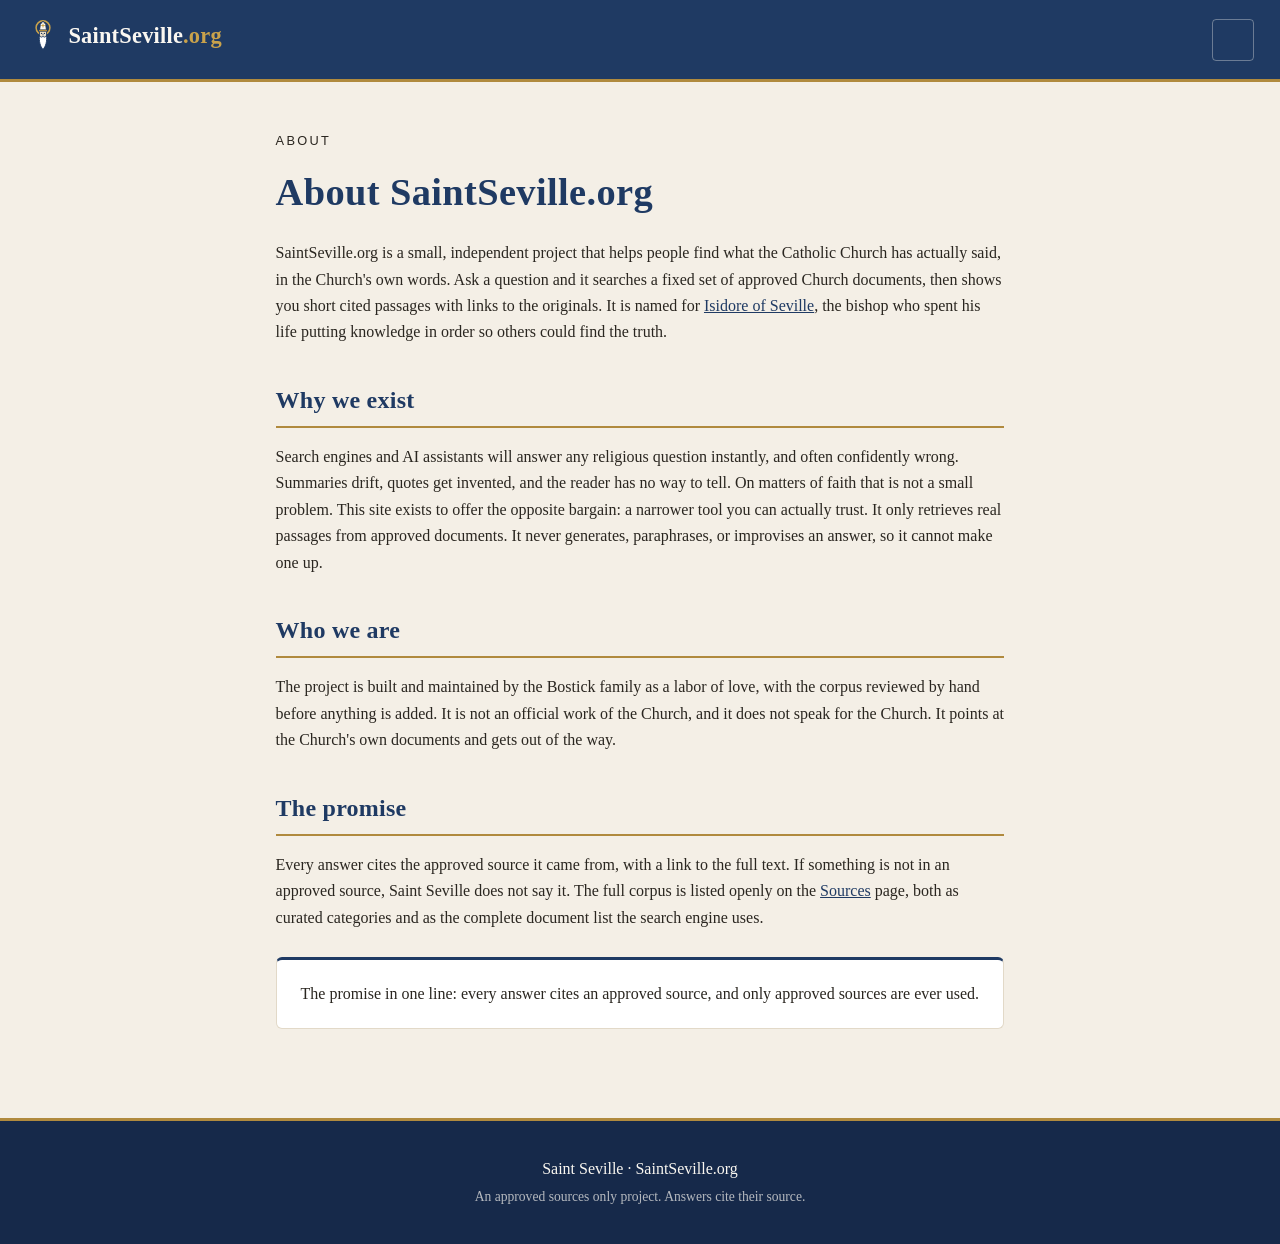
==== about/index.html @ e37e8e83 "Revise About page title and content Updated the title and description meta tags for better clarity. " ====
<!DOCTYPE html>
<html lang="en">
<head>
<!-- Google tag (gtag.js) -->
<script async src="https://www.googletagmanager.com/gtag/js?id=G-D8TJCZJEBD"></script>
<script>
  window.dataLayer = window.dataLayer || [];
  function gtag(){dataLayer.push(arguments);}
  gtag('js', new Date());
  gtag('config', 'G-D8TJCZJEBD');
</script>
<meta charset="UTF-8">
<meta name="viewport" content="width=device-width, initial-scale=1.0">
<title>About SaintSeville.org</title>
<meta name="description" content="Who is behind SaintSeville.org, why it exists, and the citation-first, approved-sources-only promise it keeps.">
<link rel="stylesheet" href="../style.css">
<link rel="icon" type="image/svg+xml" href="../favicon.svg">
</head>
<body>
<header class="site-header">
  <div class="brand">
    <a href="../index.html" class="brand-link"><svg class="brand-mark" viewBox="0 0 64 64" fill="none" aria-hidden="true"> <circle cx="32" cy="16.5" r="13" stroke="#c9a24b" stroke-width="2.8"/> <path d="M25.4 23 h13.2 v9 a6.6 6.6 0 0 1 -13.2 0 Z" fill="#f0e2c8" stroke="#1f3a63" stroke-width="1.6" stroke-linejoin="round"/> <circle cx="29.1" cy="27.2" r="1.15" fill="#1f3a63"/> <circle cx="34.9" cy="27.2" r="1.15" fill="#1f3a63"/> <path d="M32 27.8 v2.2" stroke="#1f3a63" stroke-width="1.3" stroke-linecap="round"/> <path d="M25.4 30.5 C26.8 34.6 30.6 35.2 32 31.9 C33.4 35.2 37.2 34.6 38.6 30.5 C40 41.5 37.3 52 32 57 C26.7 52 24 41.5 25.4 30.5 Z" fill="#ffffff" stroke="#1f3a63" stroke-width="1.8" stroke-linejoin="round"/> <path d="M25.5 20.5 L27 10 L32 4 L37 10 L38.5 20.5 Z" fill="#faf7f1" stroke="#16294a" stroke-width="1.6" stroke-linejoin="round"/> <path d="M24.5 20.5 h15 v2.5 h-15 Z" fill="#b08a3e"/> <g stroke="#c9a24b" stroke-width="1.9" stroke-linecap="round"> <path d="M32 9.5v5.6M29.5 12.3h5"/> </g> </svg><span>SaintSeville<span class="brand-org">.org</span></span></a>
  </div>
  <button class="menu-toggle" aria-label="Open menu" aria-expanded="false" aria-controls="site-nav">
    <span></span><span></span><span></span>
  </button>
  <nav id="site-nav" class="site-nav" aria-label="Main">
    <a href="../index.html">Home</a>
    <a href="../saint/index.html">The Saint</a>
    <a href="../about/index.html">About</a>
    <a href="../sources/index.html">Sources</a>
  </nav>
</header>

<main class="page">
  <p class="eyebrow">About</p>
  <h1>About SaintSeville.org</h1>

  <p>SaintSeville.org is a small, independent project that helps people find what the Catholic Church has actually said, in the Church's own words. Ask a question and it searches a fixed set of approved Church documents, then shows you short cited passages with links to the originals. It is named for <a href="../saint/index.html">Isidore of Seville</a>, the bishop who spent his life putting knowledge in order so others could find the truth.</p>

  <h2>Why we exist</h2>
  <p>Search engines and AI assistants will answer any religious question instantly, and often confidently wrong. Summaries drift, quotes get invented, and the reader has no way to tell. On matters of faith that is not a small problem. This site exists to offer the opposite bargain: a narrower tool you can actually trust. It only retrieves real passages from approved documents. It never generates, paraphrases, or improvises an answer, so it cannot make one up.</p>

  <h2>Who we are</h2>
  <p>The project is built and maintained by the Bostick family as a labor of love, with the corpus reviewed by hand before anything is added. It is not an official work of the Church, and it does not speak for the Church. It points at the Church's own documents and gets out of the way.</p>

  <h2>The promise</h2>
  <p>Every answer cites the approved source it came from, with a link to the full text. If something is not in an approved source, Saint Seville does not say it. The full corpus is listed openly on the <a href="../sources/index.html">Sources</a> page, both as curated categories and as the complete document list the search engine uses.</p>

  <div class="callout">
    <p>The promise in one line: every answer cites an approved source, and only approved sources are ever used.</p>
  </div>
</main>

<footer class="site-footer">
  <p>Saint Seville &middot; SaintSeville.org</p>
  <p class="footer-note">An approved sources only project. Answers cite their source.</p>
</footer>

<script src="../menu.js"></script>
</body>
</html>
---- style.css ----
:root {
  --stone: #f4efe6;
  --ivory: #faf7f1;
  --stone-line: #e2d9c8;
  --deep-blue: #1f3a63;
  --deep-blue-dark: #16294a;
  --gold: #b08a3e;
  --gold-soft: #c9a24b;
  --ink: #2a2620;
  --ink-soft: #55503f;
}

* { box-sizing: border-box; }

html { scroll-behavior: smooth; }

body {
  margin: 0;
  font-family: Georgia, "Times New Roman", serif;
  color: var(--ink);
  background: var(--stone);
  line-height: 1.65;
}

h1, h2, h3, .brand-link {
  font-family: Georgia, "Times New Roman", serif;
  letter-spacing: 0.01em;
}

a { color: var(--deep-blue); }

/* Header */
.site-header {
  display: flex;
  align-items: center;
  justify-content: space-between;
  padding: 1.1rem 1.6rem;
  background: var(--deep-blue);
  color: var(--ivory);
  position: relative;
  border-bottom: 3px solid var(--gold);
}

.brand-link {
  color: var(--ivory);
  text-decoration: none;
  font-size: 1.4rem;
  font-weight: 700;
}

.menu-toggle {
  display: inline-flex;
  flex-direction: column;
  justify-content: center;
  gap: 5px;
  width: 42px;
  height: 42px;
  padding: 8px;
  background: transparent;
  border: 1px solid rgba(250, 247, 241, 0.35);
  border-radius: 4px;
  cursor: pointer;
}

.menu-toggle span {
  display: block;
  height: 2px;
  background: var(--ivory);
  border-radius: 2px;
}

.site-nav {
  display: none;
  position: absolute;
  top: 100%;
  right: 1.6rem;
  min-width: 220px;
  background: var(--deep-blue-dark);
  border: 1px solid var(--gold);
  border-radius: 6px;
  overflow: hidden;
  z-index: 20;
  box-shadow: 0 12px 30px rgba(22, 41, 74, 0.35);
}

.site-nav.open { display: block; }

.site-nav a {
  display: block;
  padding: 0.85rem 1.2rem;
  color: var(--ivory);
  text-decoration: none;
  border-bottom: 1px solid rgba(176, 138, 62, 0.25);
}

.site-nav a:last-child { border-bottom: none; }

.site-nav a:hover { background: var(--deep-blue); color: #fff; }

/* Hero */
.hero {
  background: linear-gradient(180deg, var(--ivory), var(--stone));
  border-bottom: 1px solid var(--stone-line);
  padding: 4.5rem 1.6rem 3.5rem;
}

.hero-inner {
  max-width: 760px;
  margin: 0 auto;
  text-align: center;
}

.eyebrow {
  text-transform: uppercase;
  letter-spacing: 0.18em;
  font-size: 0.8rem;
  color: var(--gold);
  margin: 0 0 0.6rem;
  font-family: Arial, Helvetica, sans-serif;
}

.hero h1 {
  font-size: 3.2rem;
  margin: 0 0 1rem;
  color: var(--deep-blue);
}

.mission {
  font-size: 1.3rem;
  color: var(--ink);
  margin: 0 0 1rem;
}

.promise {
  font-size: 1.02rem;
  color: var(--ink-soft);
  margin: 0 auto;
  max-width: 560px;
}

/* Search */
.search-section {
  padding: 2.5rem 1.6rem;
}

.search-card {
  max-width: 680px;
  margin: 0 auto;
  background: var(--ivory);
  border: 1px solid var(--stone-line);
  border-top: 3px solid var(--gold);
  border-radius: 8px;
  padding: 2rem;
  box-shadow: 0 6px 18px rgba(31, 58, 99, 0.06);
}

.search-label {
  display: block;
  font-size: 0.85rem;
  text-transform: uppercase;
  letter-spacing: 0.12em;
  color: var(--deep-blue);
  margin-bottom: 0.75rem;
  font-family: Arial, Helvetica, sans-serif;
}

.search-row {
  display: flex;
  gap: 0.6rem;
  flex-wrap: wrap;
}

#seville-search {
  flex: 1 1 240px;
  padding: 0.85rem 1rem;
  border: 1px solid var(--stone-line);
  border-radius: 5px;
  font-size: 1rem;
  font-family: inherit;
  background: #fff;
  color: var(--ink-soft);
}

.search-button {
  padding: 0.85rem 1.4rem;
  background: var(--deep-blue);
  color: var(--ivory);
  border: none;
  border-radius: 5px;
  font-size: 0.95rem;
  font-family: Arial, Helvetica, sans-serif;
  cursor: pointer;
}

.search-button:hover { background: var(--deep-blue-dark); }
.search-button:disabled { cursor: wait; opacity: 0.75; }

.search-note {
  margin: 1rem 0 0;
  font-size: 0.9rem;
  color: var(--ink-soft);
}

/* Ask results */
.ask-results {
  margin-top: 1.5rem;
  border-top: 1px solid var(--stone-line);
  padding-top: 1.25rem;
}

.ask-answer p { margin: 0 0 0.9rem; }

.ask-note {
  font-size: 0.9rem;
  color: var(--ink-soft);
  font-style: italic;
}

.ask-cites-heading {
  font-size: 0.85rem;
  text-transform: uppercase;
  letter-spacing: 0.12em;
  color: var(--deep-blue);
  font-family: Arial, Helvetica, sans-serif;
  margin: 1.25rem 0 0.5rem;
}

.ask-passage {
  margin: 0 0 1rem;
  padding: 0.9rem 1.1rem;
  background: var(--stone);
  border-left: 3px solid var(--gold);
  border-radius: 0 5px 5px 0;
}

.ask-passage p { margin: 0 0 0.5rem; font-size: 0.95rem; }

.ask-passage footer a {
  font-family: Arial, Helvetica, sans-serif;
  font-size: 0.85rem;
  color: var(--deep-blue);
}

.ask-suggestions { padding-left: 1.2rem; }
.ask-suggestions li { margin-bottom: 0.4rem; }

/* Pillars */
.pillars {
  max-width: 960px;
  margin: 0 auto;
  padding: 1rem 1.6rem 4rem;
  display: grid;
  grid-template-columns: repeat(auto-fit, minmax(240px, 1fr));
  gap: 1.6rem;
}

.pillar {
  background: var(--ivory);
  border: 1px solid var(--stone-line);
  border-radius: 8px;
  padding: 1.6rem;
}

.pillar h2 {
  font-size: 1.25rem;
  color: var(--deep-blue);
  margin: 0 0 0.6rem;
}

.pillar p { margin: 0; color: var(--ink-soft); }

/* Content pages */
.page {
  max-width: 780px;
  margin: 0 auto;
  padding: 3rem 1.6rem 4rem;
}

.page h1 {
  color: var(--deep-blue);
  font-size: 2.4rem;
  margin: 0 0 0.4rem;
}

.page .eyebrow { text-align: left; }

.page h2 {
  color: var(--deep-blue);
  font-size: 1.5rem;
  margin: 2.2rem 0 0.7rem;
  padding-bottom: 0.35rem;
  border-bottom: 2px solid var(--gold);
}

.page p { color: var(--ink); }

.source-group {
  background: var(--ivory);
  border: 1px solid var(--stone-line);
  border-left: 4px solid var(--gold);
  border-radius: 6px;
  padding: 1.3rem 1.5rem;
  margin: 1.2rem 0;
}

.source-group h3 {
  margin: 0 0 0.5rem;
  color: var(--deep-blue-dark);
  font-size: 1.15rem;
}

.source-group p { margin: 0 0 0.8rem; color: var(--ink-soft); }

.source-group ul {
  margin: 0;
  padding-left: 1.2rem;
}

.source-group li { margin-bottom: 0.45rem; }

.callout {
  background: #fff;
  border: 1px solid var(--stone-line);
  border-top: 3px solid var(--deep-blue);
  border-radius: 6px;
  padding: 1.3rem 1.5rem;
  margin: 1.6rem 0;
}

.callout p { margin: 0; }

/* Footer */
.site-footer {
  background: var(--deep-blue-dark);
  color: var(--ivory);
  text-align: center;
  padding: 2rem 1.6rem;
  border-top: 3px solid var(--gold);
}

.site-footer p { margin: 0.2rem 0; }

.footer-note {
  font-size: 0.85rem;
  color: rgba(250, 247, 241, 0.7);
}

@media (max-width: 560px) {
  .hero h1 { font-size: 2.4rem; }
  .hero { padding: 3rem 1.2rem 2.5rem; }
}

/* Search-term highlighting in retrieved passages */
.ask-passage mark {
  background: rgba(176, 138, 62, 0.22);
  color: inherit;
  border-radius: 2px;
  padding: 0 1px;
}

/* Footer links: readable gold on the deep blue footer */
.site-footer a {
  color: var(--gold-soft);
  text-decoration: underline;
  text-underline-offset: 2px;
}
.site-footer a:hover { color: var(--ivory); }

/* Brand mark in the header */
.brand-link {
  display: inline-flex;
  align-items: center;
  gap: 0.55rem;
}
.brand-mark { height: 34px; width: 34px; display: block; }
.brand-org { color: var(--gold-soft); }
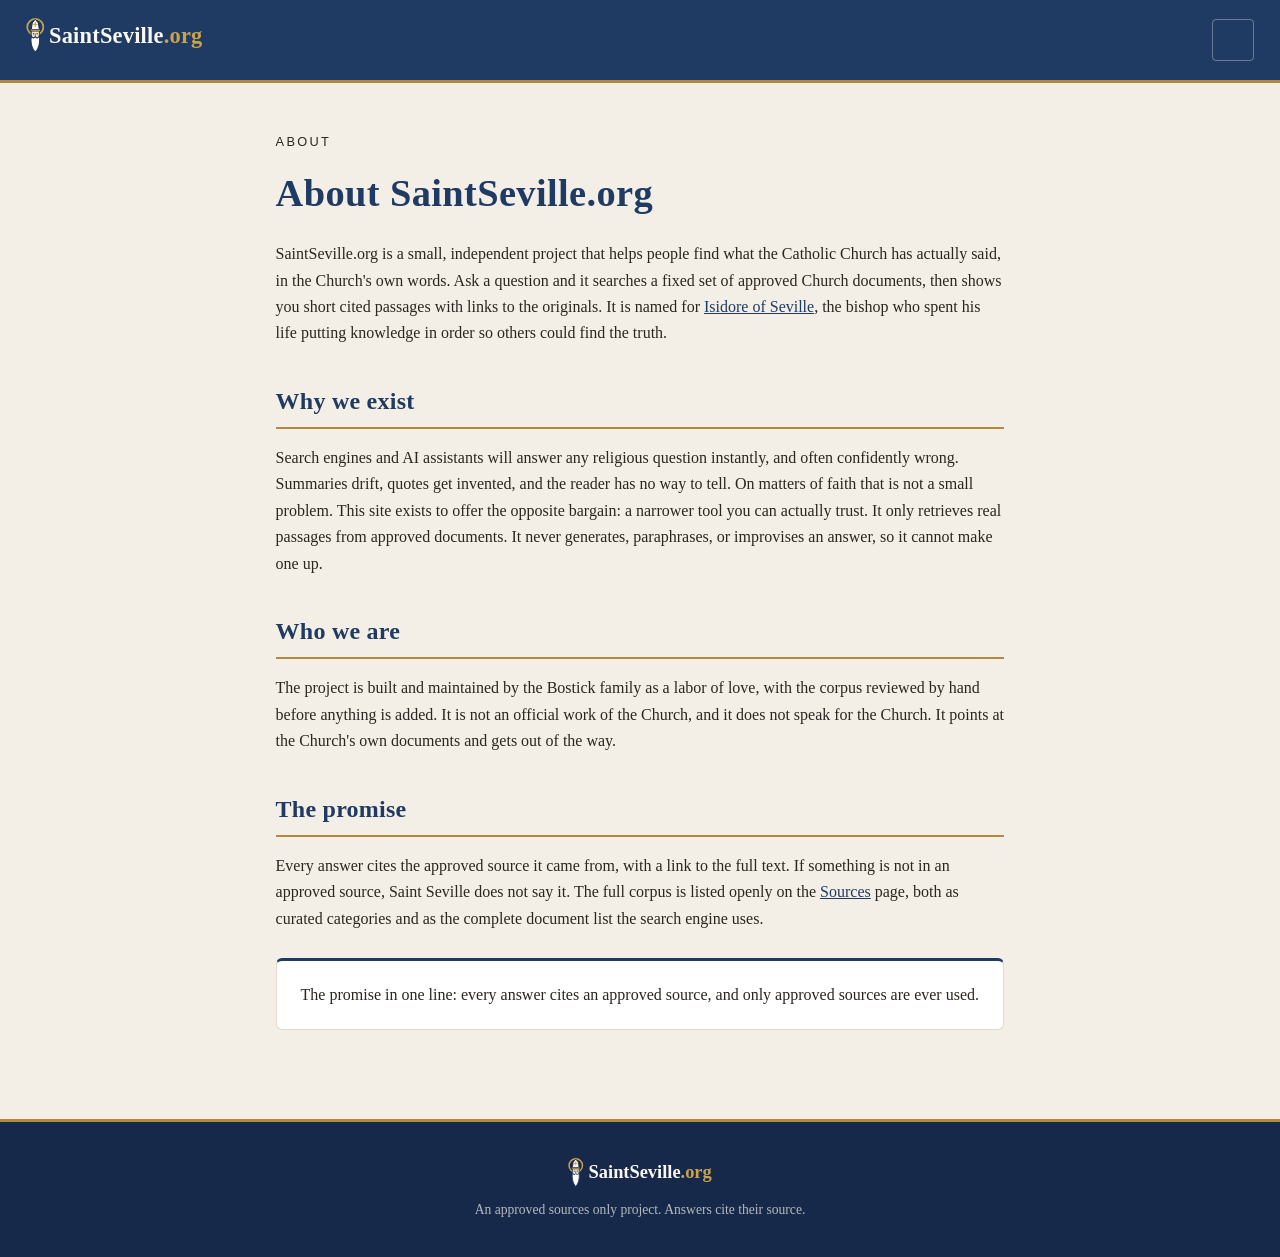
==== commit 05d4a9ab: "Update brand link and footer structure" ====
--- a/about/index.html
+++ b/about/index.html
@@ -19,7 +19,7 @@
 <body>
 <header class="site-header">
   <div class="brand">
-    <a href="../index.html" class="brand-link"><svg class="brand-mark" viewBox="0 0 64 64" fill="none" aria-hidden="true"> <circle cx="32" cy="16.5" r="13" stroke="#c9a24b" stroke-width="2.8"/> <path d="M25.4 23 h13.2 v9 a6.6 6.6 0 0 1 -13.2 0 Z" fill="#f0e2c8" stroke="#1f3a63" stroke-width="1.6" stroke-linejoin="round"/> <circle cx="29.1" cy="27.2" r="1.15" fill="#1f3a63"/> <circle cx="34.9" cy="27.2" r="1.15" fill="#1f3a63"/> <path d="M32 27.8 v2.2" stroke="#1f3a63" stroke-width="1.3" stroke-linecap="round"/> <path d="M25.4 30.5 C26.8 34.6 30.6 35.2 32 31.9 C33.4 35.2 37.2 34.6 38.6 30.5 C40 41.5 37.3 52 32 57 C26.7 52 24 41.5 25.4 30.5 Z" fill="#ffffff" stroke="#1f3a63" stroke-width="1.8" stroke-linejoin="round"/> <path d="M25.5 20.5 L27 10 L32 4 L37 10 L38.5 20.5 Z" fill="#faf7f1" stroke="#16294a" stroke-width="1.6" stroke-linejoin="round"/> <path d="M24.5 20.5 h15 v2.5 h-15 Z" fill="#b08a3e"/> <g stroke="#c9a24b" stroke-width="1.9" stroke-linecap="round"> <path d="M32 9.5v5.6M29.5 12.3h5"/> </g> </svg><span>SaintSeville<span class="brand-org">.org</span></span></a>
+    <a href="../index.html" class="brand-link"><svg class="brand-mark" viewBox="17 2 30 58" fill="none" aria-hidden="true"> <circle cx="32" cy="16.5" r="13" stroke="#c9a24b" stroke-width="2.8"/> <path d="M25.4 23 h13.2 v9 a6.6 6.6 0 0 1 -13.2 0 Z" fill="#f0e2c8" stroke="#1f3a63" stroke-width="1.6" stroke-linejoin="round"/> <circle cx="29.1" cy="27.2" r="1.15" fill="#1f3a63"/> <circle cx="34.9" cy="27.2" r="1.15" fill="#1f3a63"/> <path d="M32 27.8 v2.2" stroke="#1f3a63" stroke-width="1.3" stroke-linecap="round"/> <path d="M25.4 30.5 C26.8 34.6 30.6 35.2 32 31.9 C33.4 35.2 37.2 34.6 38.6 30.5 C40 41.5 37.3 52 32 57 C26.7 52 24 41.5 25.4 30.5 Z" fill="#ffffff" stroke="#1f3a63" stroke-width="1.8" stroke-linejoin="round"/> <path d="M25.5 20.5 L27 10 L32 4 L37 10 L38.5 20.5 Z" fill="#faf7f1" stroke="#16294a" stroke-width="1.6" stroke-linejoin="round"/> <path d="M24.5 20.5 h15 v2.5 h-15 Z" fill="#b08a3e"/> <g stroke="#c9a24b" stroke-width="1.9" stroke-linecap="round"> <path d="M32 9.5v5.6M29.5 12.3h5"/> </g> </svg><span>SaintSeville<span class="brand-org">.org</span></span></a>
   </div>
   <button class="menu-toggle" aria-label="Open menu" aria-expanded="false" aria-controls="site-nav">
     <span></span><span></span><span></span>
@@ -53,7 +53,7 @@
 </main>
 
 <footer class="site-footer">
-  <p>Saint Seville &middot; SaintSeville.org</p>
+  <p class="footer-brand-row"><span class="footer-brand"><svg class="brand-mark" viewBox="17 2 30 58" fill="none" aria-hidden="true"> <circle cx="32" cy="16.5" r="13" stroke="#c9a24b" stroke-width="2.8"/> <path d="M25.4 23 h13.2 v9 a6.6 6.6 0 0 1 -13.2 0 Z" fill="#f0e2c8" stroke="#1f3a63" stroke-width="1.6" stroke-linejoin="round"/> <circle cx="29.1" cy="27.2" r="1.15" fill="#1f3a63"/> <circle cx="34.9" cy="27.2" r="1.15" fill="#1f3a63"/> <path d="M32 27.8 v2.2" stroke="#1f3a63" stroke-width="1.3" stroke-linecap="round"/> <path d="M25.4 30.5 C26.8 34.6 30.6 35.2 32 31.9 C33.4 35.2 37.2 34.6 38.6 30.5 C40 41.5 37.3 52 32 57 C26.7 52 24 41.5 25.4 30.5 Z" fill="#ffffff" stroke="#1f3a63" stroke-width="1.8" stroke-linejoin="round"/> <path d="M25.5 20.5 L27 10 L32 4 L37 10 L38.5 20.5 Z" fill="#faf7f1" stroke="#16294a" stroke-width="1.6" stroke-linejoin="round"/> <path d="M24.5 20.5 h15 v2.5 h-15 Z" fill="#b08a3e"/> <g stroke="#c9a24b" stroke-width="1.9" stroke-linecap="round"> <path d="M32 9.5v5.6M29.5 12.3h5"/> </g> </svg><span>SaintSeville<span class="brand-org">.org</span></span></span></p>
   <p class="footer-note">An approved sources only project. Answers cite their source.</p>
 </footer>
 
--- a/style.css
+++ b/style.css
@@ -370,7 +370,19 @@
 .brand-link {
   display: inline-flex;
   align-items: center;
-  gap: 0.55rem;
-}
-.brand-mark { height: 34px; width: 34px; display: block; }
+  gap: 0.3rem;
+}
+.brand-mark { height: 36px; width: auto; display: block; }
 .brand-org { color: var(--gold-soft); }
+
+/* Footer brand lockup */
+.footer-brand {
+  display: inline-flex;
+  align-items: center;
+  gap: 0.3rem;
+  color: var(--ivory);
+  font-weight: 700;
+  font-size: 1.15rem;
+  font-family: Georgia, "Times New Roman", serif;
+}
+.footer-brand .brand-mark { height: 30px; }
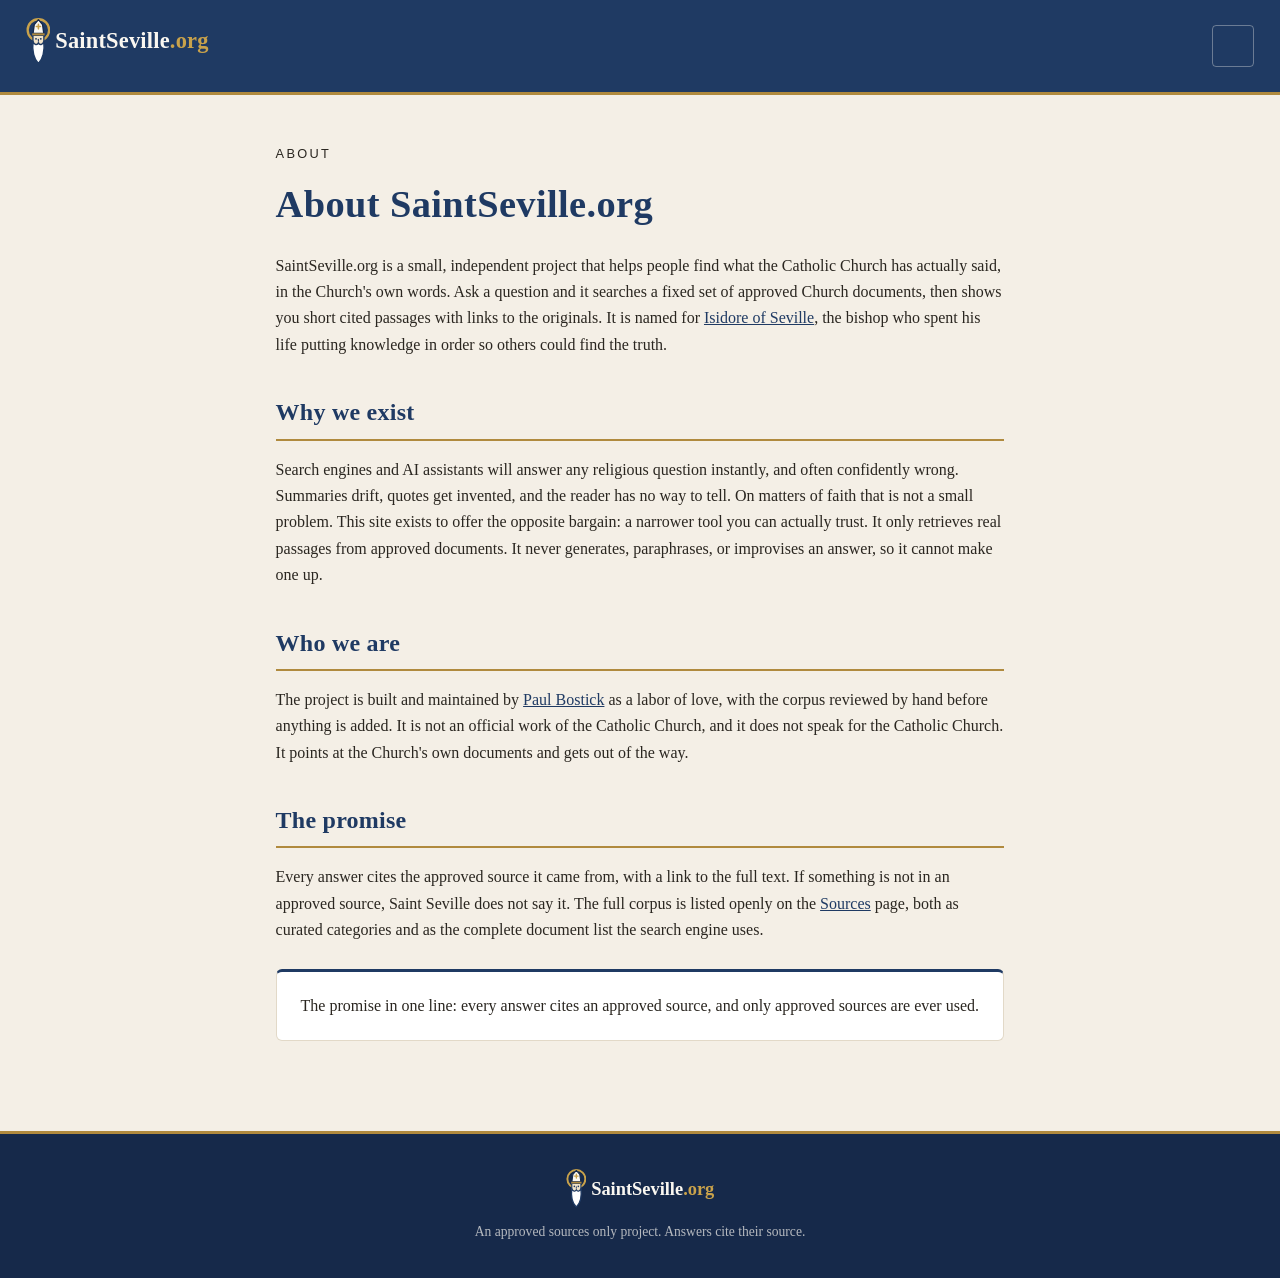
==== commit 12303d93: "Update project description and author details" ====
--- a/about/index.html
+++ b/about/index.html
@@ -42,7 +42,7 @@
   <p>Search engines and AI assistants will answer any religious question instantly, and often confidently wrong. Summaries drift, quotes get invented, and the reader has no way to tell. On matters of faith that is not a small problem. This site exists to offer the opposite bargain: a narrower tool you can actually trust. It only retrieves real passages from approved documents. It never generates, paraphrases, or improvises an answer, so it cannot make one up.</p>
 
   <h2>Who we are</h2>
-  <p>The project is built and maintained by the Bostick family as a labor of love, with the corpus reviewed by hand before anything is added. It is not an official work of the Church, and it does not speak for the Church. It points at the Church's own documents and gets out of the way.</p>
+  <p>The project is built and maintained by <a href="https://www.linkedin.com/in/paulbostick/" target="_blank" rel="noopener">Paul Bostick</a> as a labor of love, with the corpus reviewed by hand before anything is added. It is not an official work of the Catholic Church, and it does not speak for the Catholic Church. It points at the Church's own documents and gets out of the way.</p>
 
   <h2>The promise</h2>
   <p>Every answer cites the approved source it came from, with a link to the full text. If something is not in an approved source, Saint Seville does not say it. The full corpus is listed openly on the <a href="../sources/index.html">Sources</a> page, both as curated categories and as the complete document list the search engine uses.</p>
--- a/style.css
+++ b/style.css
@@ -372,7 +372,7 @@
   align-items: center;
   gap: 0.3rem;
 }
-.brand-mark { height: 36px; width: auto; display: block; }
+.brand-mark { height: 48px; width: auto; display: block; }
 .brand-org { color: var(--gold-soft); }
 
 /* Footer brand lockup */
@@ -385,4 +385,4 @@
   font-size: 1.15rem;
   font-family: Georgia, "Times New Roman", serif;
 }
-.footer-brand .brand-mark { height: 30px; }
+.footer-brand .brand-mark { height: 40px; }
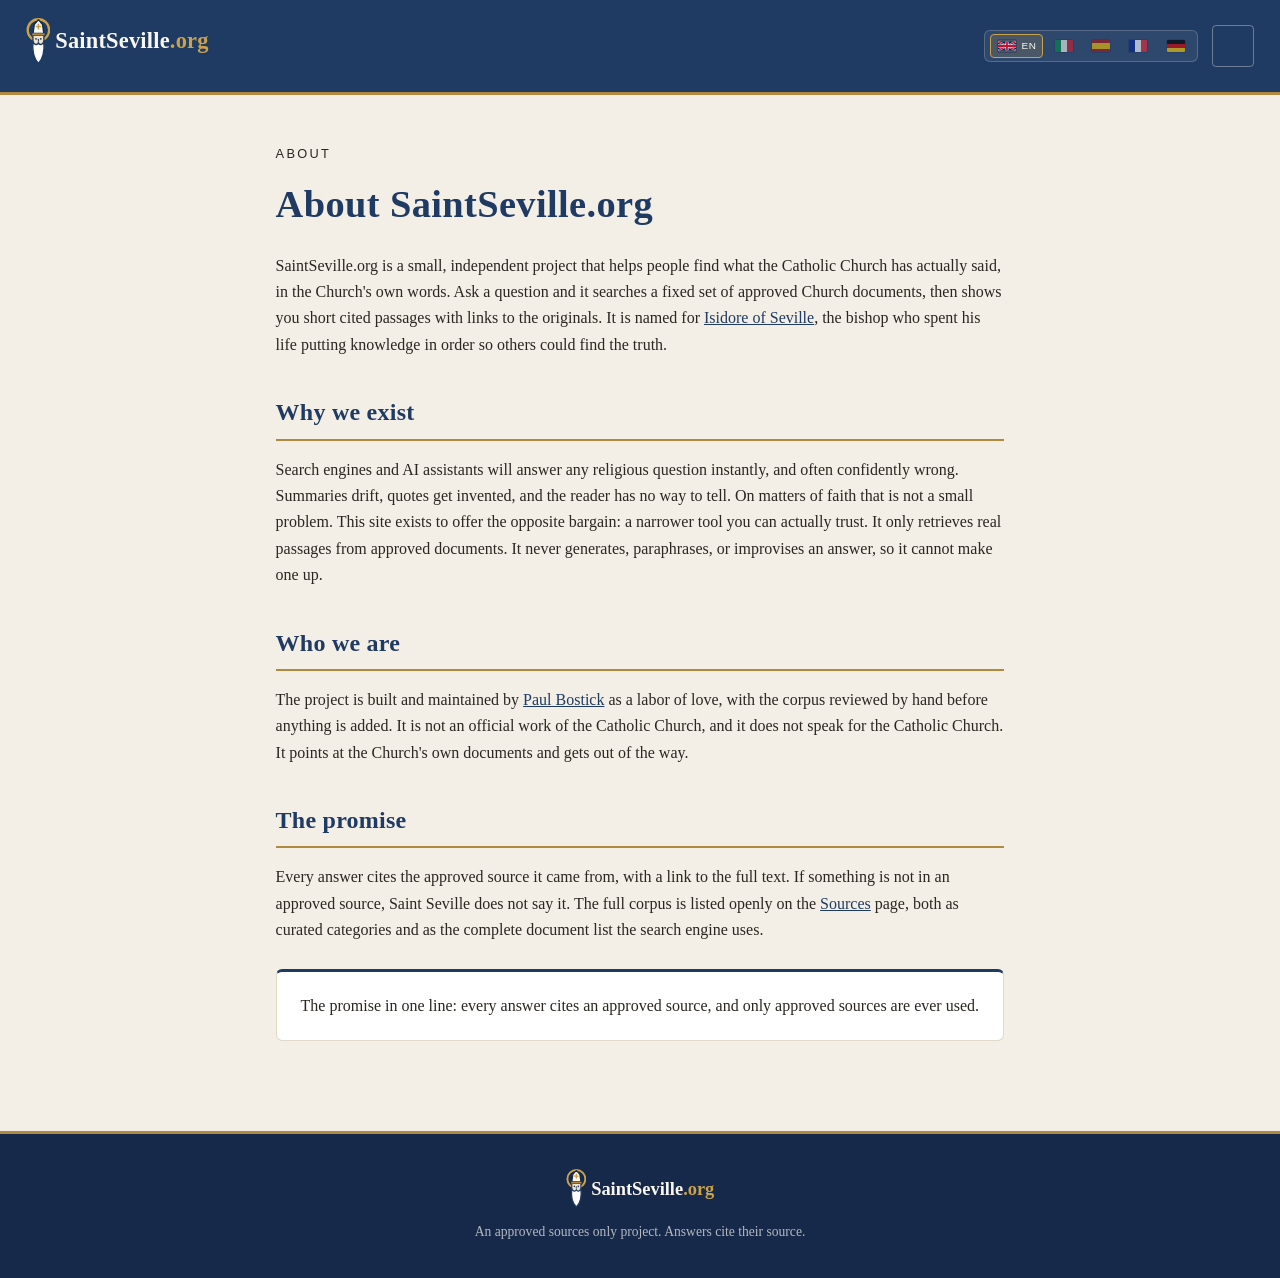
==== commit efffeadd: "Language switcher in the header" ====
--- a/about/index.html
+++ b/about/index.html
@@ -21,14 +21,20 @@
   <div class="brand">
     <a href="../index.html" class="brand-link"><svg class="brand-mark" viewBox="17 2 30 58" fill="none" aria-hidden="true"> <circle cx="32" cy="16.5" r="13" stroke="#c9a24b" stroke-width="2.8"/> <path d="M25.4 23 h13.2 v9 a6.6 6.6 0 0 1 -13.2 0 Z" fill="#f0e2c8" stroke="#1f3a63" stroke-width="1.6" stroke-linejoin="round"/> <circle cx="29.1" cy="27.2" r="1.15" fill="#1f3a63"/> <circle cx="34.9" cy="27.2" r="1.15" fill="#1f3a63"/> <path d="M32 27.8 v2.2" stroke="#1f3a63" stroke-width="1.3" stroke-linecap="round"/> <path d="M25.4 30.5 C26.8 34.6 30.6 35.2 32 31.9 C33.4 35.2 37.2 34.6 38.6 30.5 C40 41.5 37.3 52 32 57 C26.7 52 24 41.5 25.4 30.5 Z" fill="#ffffff" stroke="#1f3a63" stroke-width="1.8" stroke-linejoin="round"/> <path d="M25.5 20.5 L27 10 L32 4 L37 10 L38.5 20.5 Z" fill="#faf7f1" stroke="#16294a" stroke-width="1.6" stroke-linejoin="round"/> <path d="M24.5 20.5 h15 v2.5 h-15 Z" fill="#b08a3e"/> <g stroke="#c9a24b" stroke-width="1.9" stroke-linecap="round"> <path d="M32 9.5v5.6M29.5 12.3h5"/> </g> </svg><span>SaintSeville<span class="brand-org">.org</span></span></a>
   </div>
-  <button class="menu-toggle" aria-label="Open menu" aria-expanded="false" aria-controls="site-nav">
-    <span></span><span></span><span></span>
-  </button>
+  <div class="header-tools">
+    <div class="lang-switch"></div>
+    <button class="menu-toggle" aria-label="Open menu" aria-expanded="false" aria-controls="site-nav">
+      <span></span><span></span><span></span>
+    </button>
+  </div>
   <nav id="site-nav" class="site-nav" aria-label="Main">
-    <a href="../index.html">Home</a>
-    <a href="../saint/index.html">The Saint</a>
-    <a href="../about/index.html">About</a>
-    <a href="../sources/index.html">Sources</a>
+    <a href="../index.html" data-i18n="nav.home">Home</a>
+    <a href="../briefings/index.html" data-i18n="nav.home">Briefings</a>
+    <a href="../thinkers/index.html" data-i18n="nav.home">Thinkers</a>
+    <a href="../notes/index.html" data-i18n="nav.home">Notes</a>
+    <a href="../saint/index.html" data-i18n="nav.home">The Saint</a>
+    <a href="../sources/index.html" data-i18n="nav.home">Sources</a>
+    <a href="../about/index.html" data-i18n="nav.home">About</a>
   </nav>
 </header>
 
@@ -58,5 +64,6 @@
 </footer>
 
 <script src="../menu.js"></script>
+<script src="../i18n.js?v=1"></script>
 </body>
 </html>
--- a/style.css
+++ b/style.css
@@ -386,3 +386,541 @@
   font-family: Georgia, "Times New Roman", serif;
 }
 .footer-brand .brand-mark { height: 40px; }
+
+/* Advanced search */
+.page-wide { max-width: 900px; }
+
+.search-card-wide { max-width: none; margin: 1.5rem 0 0; }
+
+.year-row { margin-top: 0.9rem; }
+
+.year-label {
+  font-family: Arial, Helvetica, sans-serif;
+  font-size: 0.85rem;
+  color: var(--ink-soft);
+}
+
+.year-label input {
+  width: 5.5em;
+  padding: 0.35rem 0.5rem;
+  border: 1px solid var(--stone-line);
+  border-radius: 4px;
+  font-size: 0.9rem;
+  margin: 0 0.3rem;
+}
+
+.scope-note { color: var(--ink-soft); font-size: 0.95rem; }
+
+.src-row {
+  display: flex;
+  align-items: baseline;
+  gap: 0.55rem;
+  padding: 0.45rem 0;
+  border-bottom: 1px solid var(--stone-line);
+  cursor: pointer;
+}
+
+.src-row:last-of-type { border-bottom: none; }
+
+.src-main { font-size: 0.95rem; }
+
+.tier-badge {
+  display: inline-block;
+  font-family: Arial, Helvetica, sans-serif;
+  font-size: 0.68rem;
+  text-transform: uppercase;
+  letter-spacing: 0.08em;
+  padding: 0.1rem 0.45rem;
+  border-radius: 3px;
+  vertical-align: middle;
+  margin-right: 0.2rem;
+}
+
+.tier-magisterial { background: var(--deep-blue); color: var(--ivory); }
+.tier-official { background: var(--gold); color: #fff; }
+.tier-scholarly { background: #4a6741; color: #fff; }
+.tier-journalism, .tier-commentary { background: var(--stone-line); color: var(--ink); }
+
+.scope-tools { margin: 0.8rem 0 0; }
+
+.mini-btn {
+  font-family: Arial, Helvetica, sans-serif;
+  font-size: 0.78rem;
+  padding: 0.3rem 0.7rem;
+  background: var(--ivory);
+  border: 1px solid var(--stone-line);
+  border-radius: 4px;
+  cursor: pointer;
+  color: var(--deep-blue);
+}
+
+.mini-btn:hover { border-color: var(--gold); }
+
+.article-card {
+  background: var(--ivory);
+  border: 1px solid var(--stone-line);
+  border-left: 3px solid var(--deep-blue);
+  border-radius: 0 5px 5px 0;
+  padding: 0.9rem 1.1rem;
+  margin: 0 0 1rem;
+}
+
+.article-card p { margin: 0 0 0.35rem; }
+.article-meta { font-family: Arial, Helvetica, sans-serif; font-size: 0.8rem; color: var(--ink-soft); }
+.article-title { font-size: 1.02rem; }
+.article-abstract { font-size: 0.92rem; color: var(--ink-soft); }
+.article-byline { font-family: Arial, Helvetica, sans-serif; font-size: 0.8rem; color: var(--ink-soft); }
+
+/* Briefings and notes */
+.entry-card {
+  background: var(--ivory);
+  border: 1px solid var(--stone-line);
+  border-left: 4px solid var(--gold);
+  border-radius: 6px;
+  padding: 1.3rem 1.5rem;
+  margin: 1.2rem 0;
+}
+
+.entry-card h3 { margin: 0 0 0.4rem; color: var(--deep-blue-dark); }
+.entry-card h3 a { text-decoration: none; color: inherit; }
+.entry-card h3 a:hover { text-decoration: underline; }
+.entry-card .entry-meta { font-family: Arial, Helvetica, sans-serif; font-size: 0.8rem; color: var(--ink-soft); margin: 0 0 0.5rem; }
+.entry-card p { margin: 0; color: var(--ink-soft); }
+
+.where-next {
+  background: #fff;
+  border: 1px solid var(--stone-line);
+  border-top: 3px solid var(--gold);
+  border-radius: 6px;
+  padding: 1.2rem 1.4rem;
+  margin: 1.6rem 0;
+}
+
+.where-next h2 { border-bottom: none; margin-top: 0; }
+
+.scope-box {
+  font-size: 0.9rem;
+  color: var(--ink-soft);
+  border-top: 1px solid var(--stone-line);
+  margin-top: 2rem;
+  padding-top: 1rem;
+}
+
+.adv-link {
+  font-family: Arial, Helvetica, sans-serif;
+  font-size: 0.88rem;
+}
+
+/* Live synthesis, appended below the instant retrieved passages */
+.ask-synthesis {
+  margin-top: 1.5rem;
+  padding-top: 1.25rem;
+  border-top: 1px dashed var(--stone-line);
+}
+
+.ask-synthesis-loading .ask-note { margin: 0; }
+
+.ask-synthesis .ask-answer p { font-size: 1rem; }
+
+.ask-differ, .ask-next, .ask-articles {
+  background: var(--ivory);
+  border: 1px solid var(--stone-line);
+  border-left: 3px solid var(--deep-blue);
+  border-radius: 0 5px 5px 0;
+  padding: 0.85rem 1.1rem;
+  margin: 0 0 1rem;
+}
+
+.ask-differ h4, .ask-next h4, .ask-articles h4 {
+  margin: 0 0 0.4rem;
+  font-family: Arial, Helvetica, sans-serif;
+  font-size: 0.78rem;
+  text-transform: uppercase;
+  letter-spacing: 0.1em;
+  color: var(--deep-blue);
+}
+
+.ask-differ p, .ask-next p, .ask-articles p {
+  margin: 0 0 0.3rem;
+  font-size: 0.92rem;
+  color: var(--ink-soft);
+}
+
+.ask-articles p:last-child, .ask-next p:last-child, .ask-differ p:last-child { margin-bottom: 0; }
+
+/* Empty state: sources agree, so explain what the section is for */
+.ask-differ-none { border-left-color: var(--stone-line); }
+.ask-differ-none p { font-style: italic; }
+
+/* ---- Interaction states ----------------------------------------------
+   Cards and controls lift slightly on hover and settle under the finger
+   on press, so a tap has somewhere to land. Focus rings are gold and
+   always visible to a keyboard, never suppressed. Motion is dropped
+   entirely for anyone who has asked for less of it. */
+
+.entry-card {
+  transition: transform .18s ease, box-shadow .18s ease, border-color .18s ease;
+}
+.entry-card:hover {
+  border-color: var(--gold);
+  box-shadow: 0 14px 26px -14px rgba(20, 34, 61, .28);
+  transform: translateY(-4px);
+}
+.entry-card:active {
+  transform: translateY(-1px);
+  box-shadow: 0 4px 10px -8px rgba(20, 34, 61, .3);
+  transition-duration: .07s;
+}
+.entry-card h3 a:focus-visible {
+  outline: 2px solid var(--gold);
+  outline-offset: 3px;
+  border-radius: 3px;
+}
+
+.search-button {
+  transition: background .16s ease, transform .16s ease, box-shadow .16s ease;
+}
+.search-button:hover:not(:disabled) {
+  transform: translateY(-2px);
+  box-shadow: 0 10px 20px -12px rgba(20, 34, 61, .65);
+}
+.search-button:active:not(:disabled) {
+  transform: translateY(0);
+  box-shadow: 0 3px 8px -6px rgba(20, 34, 61, .6);
+  transition-duration: .06s;
+}
+.search-button:focus-visible {
+  outline: 2px solid var(--gold);
+  outline-offset: 3px;
+}
+
+.ask-passage {
+  transition: border-color .18s ease, background .18s ease;
+}
+.ask-passage:hover {
+  border-left-color: var(--deep-blue);
+  background: #fff;
+}
+.ask-passage footer a {
+  transition: color .16s ease;
+}
+.ask-passage footer a:hover { color: var(--gold-dark, #8a6a24); }
+.ask-passage footer a:focus-visible {
+  outline: 2px solid var(--gold);
+  outline-offset: 2px;
+  border-radius: 3px;
+}
+
+.site-nav a { transition: background .16s ease, color .16s ease; }
+.site-nav a:focus-visible { outline: 2px solid var(--gold); outline-offset: 2px; }
+
+.mini-btn { transition: border-color .16s ease, transform .16s ease; }
+.mini-btn:hover { transform: translateY(-1px); }
+.mini-btn:active { transform: translateY(0); transition-duration: .06s; }
+.mini-btn:focus-visible { outline: 2px solid var(--gold); outline-offset: 2px; }
+
+@media (prefers-reduced-motion: reduce) {
+  .entry-card, .search-button, .ask-passage, .site-nav a, .mini-btn { transition: none; }
+  .entry-card:hover, .entry-card:active,
+  .search-button:hover, .search-button:active,
+  .mini-btn:hover, .mini-btn:active { transform: none; }
+}
+
+/* ---- Thinkers register ------------------------------------------------
+   The commentary layer. Visually distinct from a corpus passage on
+   purpose: no gold quote rule, because nothing here is being quoted as
+   teaching. */
+
+.group-note {
+  color: var(--ink-soft);
+  max-width: 46rem;
+  margin: 0.2rem 0 1.1rem;
+}
+
+.thinker-card { border-left-color: var(--deep-blue); }
+.thinker-card h3 { margin-bottom: 0.15rem; }
+.thinker-card .entry-meta { margin-bottom: 0.7rem; }
+
+.thinker-label {
+  font-family: Arial, Helvetica, sans-serif;
+  font-size: 0.72rem;
+  letter-spacing: 0.09em;
+  text-transform: uppercase;
+  color: var(--deep-blue);
+  margin-right: 0.4rem;
+}
+
+.thinker-role,
+.thinker-works {
+  margin: 0.6rem 0 0;
+  font-size: 0.9rem;
+  color: var(--ink-soft);
+}
+
+.thinker-note {
+  margin: 0.6rem 0 0;
+  font-size: 0.88rem;
+  color: var(--ink-soft);
+  border-left: 2px solid var(--stone-line);
+  padding-left: 0.7rem;
+}
+
+.thinker-link { margin: 0.7rem 0 0; font-size: 0.85rem; }
+.thinker-link a { font-family: Arial, Helvetica, sans-serif; color: var(--deep-blue); }
+
+.differ-card { border-left-color: var(--gold); }
+.differ-card h3 { margin-bottom: 0.8rem; }
+
+.differ-pos {
+  margin: 0 0 0.55rem;
+  font-size: 0.93rem;
+  color: var(--ink);
+}
+
+.differ-holder {
+  display: block;
+  font-family: Arial, Helvetica, sans-serif;
+  font-size: 0.78rem;
+  letter-spacing: 0.04em;
+  text-transform: uppercase;
+  color: var(--deep-blue);
+  margin-bottom: 0.1rem;
+}
+
+/* ---- Suggestion form -------------------------------------------------- */
+.suggest-form { max-width: 40rem; margin-top: 1.4rem; }
+.sf-label {
+  display: block;
+  font-family: Arial, Helvetica, sans-serif;
+  font-size: 0.78rem;
+  letter-spacing: 0.08em;
+  text-transform: uppercase;
+  color: var(--deep-blue);
+  margin: 1.1rem 0 0.35rem;
+}
+.sf-input {
+  width: 100%;
+  font-family: inherit;
+  font-size: 0.98rem;
+  padding: 0.7rem 0.85rem;
+  border: 1px solid var(--stone-line);
+  border-radius: 5px;
+  background: #fff;
+  color: var(--ink);
+  transition: border-color .16s ease, box-shadow .16s ease;
+}
+.sf-input:focus {
+  outline: none;
+  border-color: var(--gold);
+  box-shadow: 0 0 0 3px rgba(201, 162, 75, .22);
+}
+textarea.sf-input { resize: vertical; line-height: 1.5; }
+.sf-submit { margin-top: 1.3rem; }
+@media (prefers-reduced-motion: reduce) { .sf-input { transition: none; } }
+
+/* ---- Landing page movement --------------------------------------------
+   The pillars and the ask card get the same lift-and-settle language as
+   the thinkers register, so the whole site behaves like one object. */
+
+.pillar {
+  transition: transform .18s ease, box-shadow .18s ease, border-color .18s ease;
+}
+.pillar:hover {
+  border-color: var(--gold);
+  box-shadow: 0 16px 28px -12px rgba(20, 34, 61, .28);
+  transform: translateY(-5px);
+}
+.pillar:active {
+  transform: translateY(-1px);
+  box-shadow: 0 4px 10px -8px rgba(20, 34, 61, .3);
+  transition-duration: .07s;
+}
+
+.search-card {
+  transition: box-shadow .22s ease, border-color .22s ease;
+}
+.search-card:focus-within {
+  border-color: var(--gold);
+  box-shadow: 0 18px 34px -18px rgba(20, 34, 61, .3);
+}
+
+.adv-link { transition: color .16s ease; }
+.adv-link:hover { color: var(--gold-dark, #8a6a24); }
+.adv-link:focus-visible { outline: 2px solid var(--gold); outline-offset: 3px; border-radius: 3px; }
+
+.brand-link { transition: opacity .16s ease; }
+.brand-link:hover { opacity: .82; }
+.brand-link:focus-visible { outline: 2px solid var(--gold); outline-offset: 4px; border-radius: 4px; }
+
+@media (prefers-reduced-motion: reduce) {
+  .pillar, .search-card, .adv-link, .brand-link { transition: none; }
+  .pillar:hover, .pillar:active { transform: none; }
+}
+
+/* ---- Thinkers register: filter bar ------------------------------------ */
+.reg-tools {
+  position: sticky;
+  top: 0;
+  z-index: 5;
+  background: var(--stone);
+  border: 1px solid var(--stone-line);
+  border-radius: 6px;
+  padding: 1rem 1.1rem;
+  margin: 1.4rem 0 1.6rem;
+}
+.reg-search {
+  width: 100%;
+  font-family: inherit;
+  font-size: 1rem;
+  padding: 0.7rem 0.9rem;
+  border: 1px solid var(--stone-line);
+  border-radius: 5px;
+  background: #fff;
+  color: var(--ink);
+}
+.reg-search:focus { outline: none; border-color: var(--gold); box-shadow: 0 0 0 3px rgba(201,162,75,.22); }
+.reg-facets { display: flex; flex-wrap: wrap; gap: 0.4rem; margin-top: 0.75rem; }
+.reg-chip {
+  font-family: Arial, Helvetica, sans-serif;
+  font-size: 0.78rem;
+  letter-spacing: 0.03em;
+  padding: 0.4rem 0.75rem;
+  border: 1px solid var(--stone-line);
+  border-radius: 999px;
+  background: #fff;
+  color: var(--ink-soft);
+  cursor: pointer;
+  transition: background .14s ease, color .14s ease, border-color .14s ease;
+}
+.reg-chip:hover { border-color: var(--gold); color: var(--ink); }
+.reg-chip[aria-pressed="true"] {
+  background: var(--deep-blue);
+  border-color: var(--deep-blue);
+  color: var(--ivory);
+}
+.reg-chip:focus-visible { outline: 2px solid var(--gold); outline-offset: 2px; }
+.reg-count {
+  font-family: Arial, Helvetica, sans-serif;
+  font-size: 0.8rem;
+  color: var(--ink-soft);
+  margin: 0.7rem 0 0;
+}
+.reg-count b { color: var(--deep-blue); }
+.reg-hidden { display: none !important; }
+.reg-empty { font-size: 0.95rem; color: var(--ink-soft); padding: 1.2rem 0; }
+mark.reg-hit { background: rgba(201,162,75,.38); color: inherit; border-radius: 2px; padding: 0 1px; }
+@media (prefers-reduced-motion: reduce) { .reg-chip { transition: none; } }
+
+/* ---- Language switcher ----
+   Five flags in the header bar rather than tucked inside the hamburger.
+   A reader who needs Italian should not have to find a menu first, and a
+   visible switcher is also the argument against guessing from an IP
+   address: the choice is offered rather than made for them. */
+.header-tools {
+  display: flex;
+  align-items: center;
+  gap: 0.9rem;
+}
+
+.lang-switch {
+  display: flex;
+  align-items: center;
+  gap: 0.28rem;
+  padding: 0.2rem 0.3rem;
+  background: rgba(250, 247, 241, 0.07);
+  border: 1px solid rgba(250, 247, 241, 0.2);
+  border-radius: 6px;
+}
+
+.lang-switch button {
+  display: inline-flex;
+  align-items: center;
+  gap: 0.3rem;
+  padding: 0.24rem 0.34rem;
+  background: transparent;
+  border: 1px solid transparent;
+  border-radius: 4px;
+  cursor: pointer;
+  line-height: 1;
+  opacity: 0.62;
+  transition: opacity 0.16s ease, border-color 0.16s ease, background 0.16s ease, transform 0.16s ease;
+}
+
+.lang-switch button svg {
+  display: block;
+  width: 20px;
+  height: 14px;
+  border-radius: 2px;
+  border: 1px solid rgba(22, 41, 74, 0.35);
+}
+
+.lang-switch .lang-code {
+  display: none;
+  font-family: "Helvetica Neue", Arial, sans-serif;
+  font-size: 0.62rem;
+  letter-spacing: 0.06em;
+  color: var(--ivory);
+}
+
+.lang-switch button:hover {
+  opacity: 1;
+  background: rgba(250, 247, 241, 0.12);
+  transform: translateY(-1px);
+}
+
+.lang-switch button:active {
+  transform: translateY(0);
+  transition-duration: 0.06s;
+}
+
+.lang-switch button.on {
+  opacity: 1;
+  border-color: var(--gold-soft);
+  background: rgba(201, 162, 75, 0.18);
+}
+
+.lang-switch button.on .lang-code { display: inline; }
+
+.lang-switch button:focus-visible {
+  outline: 2px solid var(--gold-soft);
+  outline-offset: 2px;
+}
+
+/* A passage the Holy See never published in the reader's language says
+   so above the quote, so nobody mistakes an English fallback for the
+   edition they asked for. */
+.ask-passage-note {
+  margin: 0 0 0.5rem;
+  font-family: "Helvetica Neue", Arial, sans-serif;
+  font-size: 0.72rem;
+  letter-spacing: 0.02em;
+  text-transform: uppercase;
+  color: var(--ink-soft);
+  opacity: 0.85;
+}
+
+@media (max-width: 560px) {
+  .lang-switch { gap: 0.1rem; padding: 0.15rem 0.2rem; }
+  .lang-switch button { padding: 0.2rem 0.22rem; }
+  .lang-switch button svg { width: 17px; height: 12px; }
+  .lang-switch .lang-code { display: none !important; }
+}
+
+@media (prefers-reduced-motion: reduce) {
+  .lang-switch button { transition: none; }
+  .lang-switch button:hover, .lang-switch button:active { transform: none; }
+}
+
+/* Shown only when a reader has picked a language a page has not been
+   written in yet. It disappears by itself once the page carries
+   data-i18n-full. */
+.untranslated-note {
+  margin: 0 0 1.4rem;
+  padding: 0.7rem 1rem;
+  background: rgba(176, 138, 62, 0.1);
+  border-left: 3px solid var(--gold);
+  border-radius: 0 4px 4px 0;
+  font-family: "Helvetica Neue", Arial, sans-serif;
+  font-size: 0.85rem;
+  color: var(--ink-soft);
+}
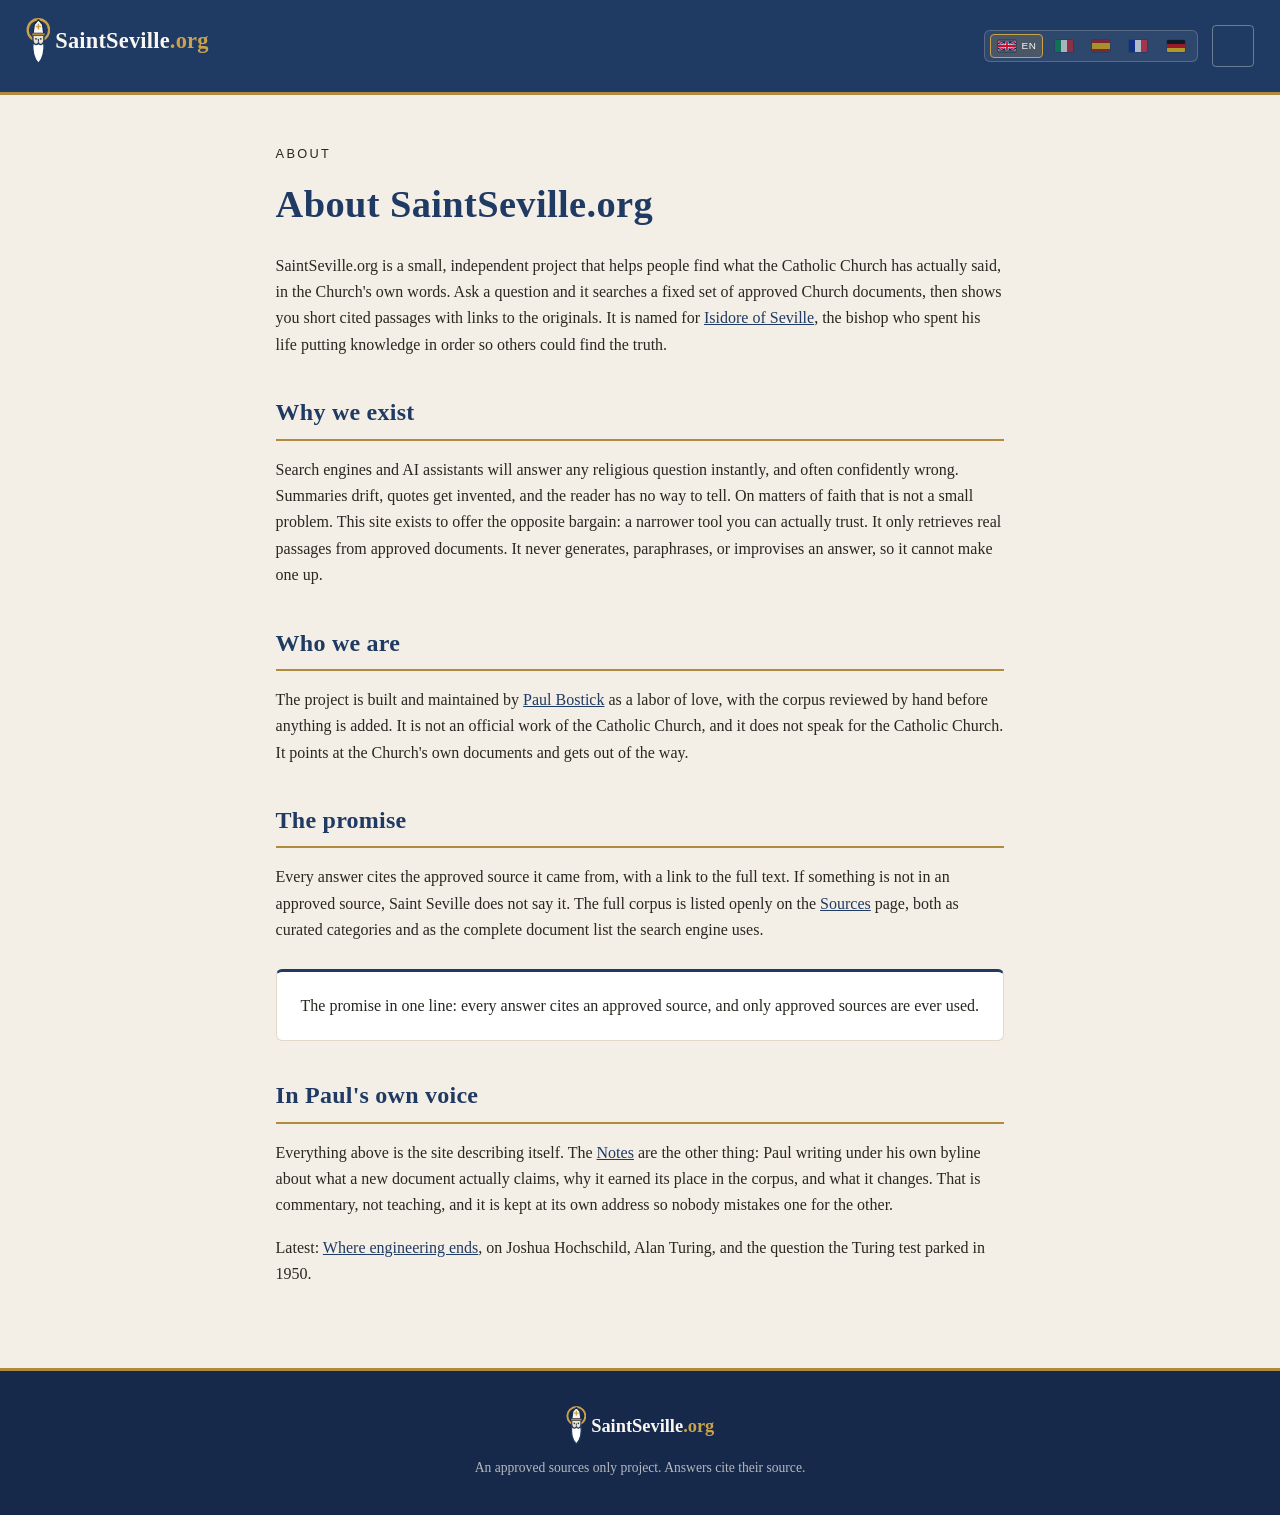
==== commit f6716835: "About ends in Paul voice and points at the Notes" ====
--- a/about/index.html
+++ b/about/index.html
@@ -29,12 +29,12 @@
   </div>
   <nav id="site-nav" class="site-nav" aria-label="Main">
     <a href="../index.html" data-i18n="nav.home">Home</a>
-    <a href="../briefings/index.html" data-i18n="nav.home">Briefings</a>
-    <a href="../thinkers/index.html" data-i18n="nav.home">Thinkers</a>
-    <a href="../notes/index.html" data-i18n="nav.home">Notes</a>
-    <a href="../saint/index.html" data-i18n="nav.home">The Saint</a>
-    <a href="../sources/index.html" data-i18n="nav.home">Sources</a>
-    <a href="../about/index.html" data-i18n="nav.home">About</a>
+    <a href="../briefings/index.html" data-i18n="nav.briefings">Briefings</a>
+    <a href="../thinkers/index.html" data-i18n="nav.thinkers">Thinkers</a>
+    <a href="../notes/index.html" data-i18n="nav.notes">Notes</a>
+    <a href="../saint/index.html" data-i18n="nav.saint">The Saint</a>
+    <a href="../sources/index.html" data-i18n="nav.sources">Sources</a>
+    <a href="../about/index.html" data-i18n="nav.about">About</a>
   </nav>
 </header>
 
@@ -56,6 +56,10 @@
   <div class="callout">
     <p>The promise in one line: every answer cites an approved source, and only approved sources are ever used.</p>
   </div>
+
+  <h2>In Paul's own voice</h2>
+  <p>Everything above is the site describing itself. The <a href="../notes/index.html">Notes</a> are the other thing: Paul writing under his own byline about what a new document actually claims, why it earned its place in the corpus, and what it changes. That is commentary, not teaching, and it is kept at its own address so nobody mistakes one for the other.</p>
+  <p class="about-latest">Latest: <a href="../notes/index.html#where-engineering-ends">Where engineering ends</a>, on Joshua Hochschild, Alan Turing, and the question the Turing test parked in 1950.</p>
 </main>
 
 <footer class="site-footer">
--- a/style.css
+++ b/style.css
@@ -924,3 +924,52 @@
   font-size: 0.85rem;
   color: var(--ink-soft);
 }
+
+/* ---- Register deep links ----
+   The address bar carries the filter, so a view of the register is a
+   thing you can send. These two controls are what make that visible: one
+   copies the current view, the other links a single entry. */
+.reg-chip-copy {
+  margin-left: auto;
+  border-style: dashed;
+}
+
+.entry-permalink {
+  margin-left: 0.45rem;
+  font-size: 0.8em;
+  color: var(--stone-line);
+  text-decoration: none;
+  opacity: 0;
+  transition: opacity 0.16s ease, color 0.16s ease;
+}
+
+.entry-card:hover .entry-permalink,
+.entry-permalink:focus-visible {
+  opacity: 1;
+  color: var(--gold);
+}
+
+.entry-permalink:hover { color: var(--gold-soft); }
+
+/* Arriving from a link that names one entry, so it is obvious which one
+   the sender meant. */
+.reg-landed {
+  border-color: var(--gold) !important;
+  box-shadow: 0 0 0 3px rgba(201, 162, 75, 0.28);
+  animation: reg-land 2.6s ease;
+}
+
+@keyframes reg-land {
+  0% { box-shadow: 0 0 0 6px rgba(201, 162, 75, 0.45); }
+  100% { box-shadow: 0 0 0 3px rgba(201, 162, 75, 0.28); }
+}
+
+@media (prefers-reduced-motion: reduce) {
+  .entry-permalink { transition: none; }
+  .reg-landed { animation: none; }
+}
+
+@media (max-width: 560px) {
+  .reg-chip-copy { margin-left: 0; }
+  .entry-permalink { opacity: 1; color: var(--stone-line); }
+}
